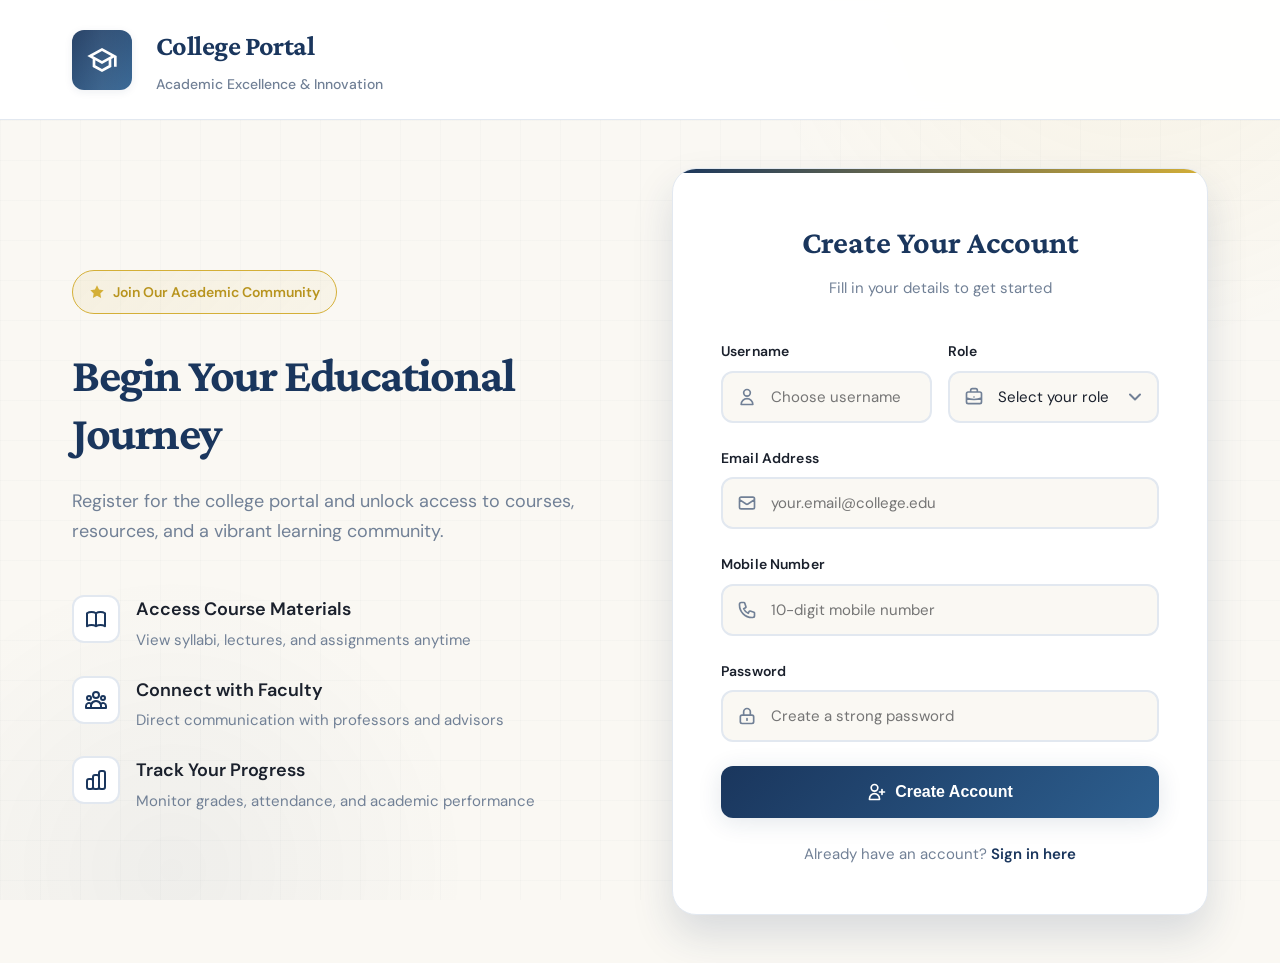
==== frontend/index.html @ 81c9d3a5 "intial commirt" ====
<!DOCTYPE html>
<html lang="en">
<head>
    <meta charset="UTF-8">
    <meta name="viewport" content="width=device-width, initial-scale=1.0">
    <title>College Portal - Student Registration</title>
    <link rel="preconnect" href="https://fonts.googleapis.com">
    <link rel="preconnect" href="https://fonts.gstatic.com" crossorigin>
    <link href="https://fonts.googleapis.com/css2?family=Crimson+Pro:wght@400;600;700&family=DM+Sans:wght@400;500;600;700&display=swap" rel="stylesheet">
    <style>
        :root {
            --primary: #1a365d;
            --primary-light: #2d5f8f;
            --accent: #d4af37;
            --accent-dark: #b8941f;
            --bg-cream: #faf8f3;
            --bg-white: #ffffff;
            --text-dark: #1a202c;
            --text-muted: #718096;
            --border: #e2e8f0;
            --success: #047857;
            --error: #dc2626;
            --shadow-sm: 0 2px 8px rgba(26, 54, 93, 0.08);
            --shadow-md: 0 4px 24px rgba(26, 54, 93, 0.12);
            --shadow-lg: 0 20px 40px rgba(26, 54, 93, 0.15);
        }

        * {
            margin: 0;
            padding: 0;
            box-sizing: border-box;
        }

        body {
            font-family: 'DM Sans', -apple-system, sans-serif;
            background: var(--bg-cream);
            color: var(--text-dark);
            min-height: 100vh;
            line-height: 1.6;
            overflow-x: hidden;
        }

        /* Decorative Background */
        .bg-decoration {
            position: fixed;
            top: 0;
            left: 0;
            width: 100%;
            height: 100%;
            z-index: 0;
            overflow: hidden;
            pointer-events: none;
        }

        .bg-decoration::before {
            content: '';
            position: absolute;
            top: -50%;
            right: -20%;
            width: 800px;
            height: 800px;
            background: radial-gradient(circle, rgba(212, 175, 55, 0.08) 0%, transparent 70%);
            border-radius: 50%;
            animation: float 20s ease-in-out infinite;
        }

        .bg-decoration::after {
            content: '';
            position: absolute;
            bottom: -30%;
            left: -10%;
            width: 600px;
            height: 600px;
            background: radial-gradient(circle, rgba(26, 54, 93, 0.05) 0%, transparent 70%);
            border-radius: 50%;
            animation: float 25s ease-in-out infinite reverse;
        }

        @keyframes float {
            0%, 100% { transform: translate(0, 0) rotate(0deg); }
            50% { transform: translate(50px, 50px) rotate(5deg); }
        }

        /* Grid Pattern Overlay */
        .grid-overlay {
            position: fixed;
            top: 0;
            left: 0;
            width: 100%;
            height: 100%;
            background-image: 
                linear-gradient(rgba(26, 54, 93, 0.02) 1px, transparent 1px),
                linear-gradient(90deg, rgba(26, 54, 93, 0.02) 1px, transparent 1px);
            background-size: 40px 40px;
            z-index: 1;
            pointer-events: none;
        }

        /* Header */
        .header {
            position: relative;
            z-index: 10;
            background: rgba(255, 255, 255, 0.95);
            backdrop-filter: blur(10px);
            border-bottom: 1px solid var(--border);
            padding: 1.5rem 0;
            animation: slideDown 0.6s ease-out;
        }

        @keyframes slideDown {
            from {
                opacity: 0;
                transform: translateY(-20px);
            }
            to {
                opacity: 1;
                transform: translateY(0);
            }
        }

        .header-content {
            max-width: 1200px;
            margin: 0 auto;
            padding: 0 2rem;
            display: flex;
            align-items: center;
            gap: 1.5rem;
        }

        .college-logo {
            width: 60px;
            height: 60px;
            background: linear-gradient(135deg, var(--primary) 0%, var(--primary-light) 100%);
            border-radius: 12px;
            display: flex;
            align-items: center;
            justify-content: center;
            box-shadow: var(--shadow-sm);
            position: relative;
            overflow: hidden;
        }

        .college-logo::before {
            content: '';
            position: absolute;
            top: -50%;
            left: -50%;
            width: 200%;
            height: 200%;
            background: linear-gradient(45deg, transparent, rgba(255, 255, 255, 0.1), transparent);
            transform: rotate(45deg);
            animation: shine 3s ease-in-out infinite;
        }

        @keyframes shine {
            0%, 100% { transform: translateX(-100%) translateY(-100%) rotate(45deg); }
            50% { transform: translateX(100%) translateY(100%) rotate(45deg); }
        }

        .college-logo svg {
            width: 32px;
            height: 32px;
            fill: white;
            position: relative;
            z-index: 2;
        }

        .college-info h1 {
            font-family: 'Crimson Pro', serif;
            font-size: 1.75rem;
            font-weight: 700;
            color: var(--primary);
            margin-bottom: 0.25rem;
            letter-spacing: -0.02em;
        }

        .college-info p {
            font-size: 0.875rem;
            color: var(--text-muted);
            font-weight: 500;
        }

        /* Main Container */
        .main-container {
            position: relative;
            z-index: 10;
            max-width: 1200px;
            margin: 0 auto;
            padding: 3rem 2rem;
            display: grid;
            grid-template-columns: 1fr 1fr;
            gap: 4rem;
            align-items: center;
            min-height: calc(100vh - 120px);
        }

        /* Left Section */
        .left-section {
            animation: fadeInLeft 0.8s ease-out 0.2s backwards;
        }

        @keyframes fadeInLeft {
            from {
                opacity: 0;
                transform: translateX(-30px);
            }
            to {
                opacity: 1;
                transform: translateX(0);
            }
        }

        .welcome-badge {
            display: inline-flex;
            align-items: center;
            gap: 0.5rem;
            padding: 0.625rem 1rem;
            background: linear-gradient(135deg, rgba(212, 175, 55, 0.1), rgba(212, 175, 55, 0.05));
            border: 1px solid var(--accent);
            border-radius: 100px;
            font-size: 0.875rem;
            font-weight: 600;
            color: var(--accent-dark);
            margin-bottom: 2rem;
        }

        .welcome-badge svg {
            width: 16px;
            height: 16px;
            fill: var(--accent);
        }

        .left-section h2 {
            font-family: 'Crimson Pro', serif;
            font-size: 3rem;
            font-weight: 700;
            color: var(--primary);
            line-height: 1.2;
            margin-bottom: 1.5rem;
            letter-spacing: -0.03em;
        }

        .left-section .subtitle {
            font-size: 1.125rem;
            color: var(--text-muted);
            line-height: 1.7;
            margin-bottom: 3rem;
        }

        .benefits-list {
            display: flex;
            flex-direction: column;
            gap: 1.5rem;
        }

        .benefit-item {
            display: flex;
            gap: 1rem;
            animation: fadeInLeft 0.8s ease-out backwards;
        }

        .benefit-item:nth-child(1) { animation-delay: 0.3s; }
        .benefit-item:nth-child(2) { animation-delay: 0.4s; }
        .benefit-item:nth-child(3) { animation-delay: 0.5s; }

        .benefit-icon {
            width: 48px;
            height: 48px;
            background: var(--bg-white);
            border: 2px solid var(--border);
            border-radius: 12px;
            display: flex;
            align-items: center;
            justify-content: center;
            flex-shrink: 0;
            transition: all 0.3s ease;
        }

        .benefit-item:hover .benefit-icon {
            background: var(--primary);
            border-color: var(--primary);
            transform: translateY(-4px);
            box-shadow: var(--shadow-md);
        }

        .benefit-icon svg {
            width: 24px;
            height: 24px;
            stroke: var(--primary);
            transition: stroke 0.3s ease;
        }

        .benefit-item:hover .benefit-icon svg {
            stroke: white;
        }

        .benefit-text h3 {
            font-size: 1.125rem;
            font-weight: 600;
            color: var(--text-dark);
            margin-bottom: 0.25rem;
        }

        .benefit-text p {
            font-size: 0.9375rem;
            color: var(--text-muted);
        }

        /* Registration Form */
        .register-card {
            background: var(--bg-white);
            border-radius: 24px;
            padding: 3rem;
            box-shadow: var(--shadow-lg);
            border: 1px solid var(--border);
            animation: fadeInRight 0.8s ease-out 0.2s backwards;
            position: relative;
            overflow: hidden;
        }

        @keyframes fadeInRight {
            from {
                opacity: 0;
                transform: translateX(30px);
            }
            to {
                opacity: 1;
                transform: translateX(0);
            }
        }

        .register-card::before {
            content: '';
            position: absolute;
            top: 0;
            left: 0;
            right: 0;
            height: 4px;
            background: linear-gradient(90deg, var(--primary) 0%, var(--accent) 100%);
        }

        .form-header {
            text-align: center;
            margin-bottom: 2.5rem;
        }

        .form-header h3 {
            font-family: 'Crimson Pro', serif;
            font-size: 2rem;
            font-weight: 700;
            color: var(--primary);
            margin-bottom: 0.5rem;
        }

        .form-header p {
            color: var(--text-muted);
            font-size: 0.9375rem;
        }

        .form-group {
            margin-bottom: 1.5rem;
            animation: fadeInUp 0.6s ease-out backwards;
        }

        .form-group:nth-child(1) { animation-delay: 0.3s; }
        .form-group:nth-child(2) { animation-delay: 0.35s; }
        .form-group:nth-child(3) { animation-delay: 0.4s; }
        .form-group:nth-child(4) { animation-delay: 0.45s; }
        .form-group:nth-child(5) { animation-delay: 0.5s; }
        .form-group:nth-child(6) { animation-delay: 0.55s; }

        @keyframes fadeInUp {
            from {
                opacity: 0;
                transform: translateY(20px);
            }
            to {
                opacity: 1;
                transform: translateY(0);
            }
        }

        .form-row {
            display: grid;
            grid-template-columns: 1fr 1fr;
            gap: 1rem;
        }

        .form-group label {
            display: block;
            margin-bottom: 0.5rem;
            font-weight: 600;
            font-size: 0.875rem;
            color: var(--text-dark);
            letter-spacing: 0.01em;
        }

        .input-wrapper {
            position: relative;
        }

        .input-icon {
            position: absolute;
            left: 1rem;
            top: 50%;
            transform: translateY(-50%);
            width: 20px;
            height: 20px;
            stroke: var(--text-muted);
            pointer-events: none;
            transition: stroke 0.3s ease;
        }

        input, select {
            width: 100%;
            padding: 0.875rem 1rem 0.875rem 3rem;
            border: 2px solid var(--border);
            border-radius: 12px;
            font-size: 0.9375rem;
            font-family: inherit;
            transition: all 0.3s ease;
            background: var(--bg-cream);
            color: var(--text-dark);
        }

        select {
            cursor: pointer;
            appearance: none;
            background-image: url("data:image/svg+xml,%3Csvg width='12' height='8' viewBox='0 0 12 8' fill='none' xmlns='http://www.w3.org/2000/svg'%3E%3Cpath d='M1 1.5L6 6.5L11 1.5' stroke='%23718096' stroke-width='2' stroke-linecap='round' stroke-linejoin='round'/%3E%3C/svg%3E");
            background-repeat: no-repeat;
            background-position: right 1rem center;
            padding-right: 3rem;
        }

        input:focus, select:focus {
            outline: none;
            border-color: var(--primary);
            background: white;
            box-shadow: 0 0 0 4px rgba(26, 54, 93, 0.08);
        }

        input:focus + .input-icon,
        select:focus + .input-icon {
            stroke: var(--primary);
        }

        /* Alerts */
        .alert {
            padding: 1rem 1.25rem;
            border-radius: 12px;
            margin-bottom: 1.5rem;
            font-size: 0.9375rem;
            display: none;
            animation: slideInDown 0.4s ease;
            font-weight: 500;
            border-left: 4px solid;
        }

        .alert.show {
            display: block;
        }

        .alert-error {
            background: #fef2f2;
            border-left-color: var(--error);
            color: #991b1b;
        }

        .alert-success {
            background: #f0fdf4;
            border-left-color: var(--success);
            color: #065f46;
        }

        /* Submit Button */
        .submit-btn {
            width: 100%;
            padding: 1rem;
            background: linear-gradient(135deg, var(--primary) 0%, var(--primary-light) 100%);
            color: white;
            border: none;
            border-radius: 12px;
            font-size: 1rem;
            font-weight: 600;
            cursor: pointer;
            transition: all 0.3s ease;
            margin-top: 1rem;
            display: flex;
            align-items: center;
            justify-content: center;
            gap: 0.5rem;
            box-shadow: var(--shadow-md);
            position: relative;
            overflow: hidden;
        }

        .submit-btn::before {
            content: '';
            position: absolute;
            top: 0;
            left: -100%;
            width: 100%;
            height: 100%;
            background: linear-gradient(90deg, transparent, rgba(255, 255, 255, 0.2), transparent);
            transition: left 0.5s ease;
        }

        .submit-btn:hover::before {
            left: 100%;
        }

        .submit-btn:hover {
            transform: translateY(-2px);
            box-shadow: 0 8px 30px rgba(26, 54, 93, 0.25);
        }

        .submit-btn:active {
            transform: translateY(0);
        }

        .submit-btn:disabled {
            opacity: 0.7;
            cursor: not-allowed;
            transform: none;
        }

        .spinner {
            width: 18px;
            height: 18px;
            border: 2px solid rgba(255, 255, 255, 0.3);
            border-top-color: white;
            border-radius: 50%;
            animation: spin 0.8s linear infinite;
        }

        @keyframes spin {
            to { transform: rotate(360deg); }
        }

        /* Login Link */
        .login-link {
            text-align: center;
            margin-top: 1.5rem;
            font-size: 0.9375rem;
            color: var(--text-muted);
        }

        .login-link a {
            color: var(--primary);
            text-decoration: none;
            font-weight: 600;
            transition: color 0.2s ease;
        }

        .login-link a:hover {
            color: var(--accent-dark);
            text-decoration: underline;
        }

        /* Responsive Design */
        @media (max-width: 968px) {
            .main-container {
                grid-template-columns: 1fr;
                gap: 3rem;
                padding: 2rem 1.5rem;
            }

            .left-section {
                text-align: center;
            }

            .left-section h2 {
                font-size: 2.5rem;
            }

            .benefits-list {
                align-items: center;
            }

            .benefit-item {
                max-width: 400px;
            }
        }

        @media (max-width: 640px) {
            .header-content {
                padding: 0 1.5rem;
            }

            .college-info h1 {
                font-size: 1.5rem;
            }

            .left-section {
                display: none;
            }

            .register-card {
                padding: 2rem 1.5rem;
            }

            .form-row {
                grid-template-columns: 1fr;
            }

            .form-header h3 {
                font-size: 1.75rem;
            }
        }
    </style>
</head>
<body>
    <div class="bg-decoration"></div>
    <div class="grid-overlay"></div>

    <!-- Header -->
    <header class="header">
        <div class="header-content">
            <div class="college-logo">
                <svg viewBox="0 0 24 24" fill="currentColor">
                    <path d="M12 3L1 9L5 11.18V17.18L12 21L19 17.18V11.18L21 10.09V17H23V9L12 3ZM18.82 9L12 12.72L5.18 9L12 5.28L18.82 9ZM17 15.99L12 18.72L7 15.99V12.27L12 15L17 12.27V15.99Z"/>
                </svg>
            </div>
            <div class="college-info">
                <h1>College Portal</h1>
                <p>Academic Excellence & Innovation</p>
            </div>
        </div>
    </header>

    <!-- Main Content -->
    <div class="main-container">
        <!-- Left Section -->
        <div class="left-section">
            <div class="welcome-badge">
                <svg viewBox="0 0 24 24" fill="currentColor">
                    <path d="M12 2L15.09 8.26L22 9.27L17 14.14L18.18 21.02L12 17.77L5.82 21.02L7 14.14L2 9.27L8.91 8.26L12 2Z"/>
                </svg>
                <span>Join Our Academic Community</span>
            </div>
            <h2>Begin Your Educational Journey</h2>
            <p class="subtitle">Register for the college portal and unlock access to courses, resources, and a vibrant learning community.</p>
            
            <div class="benefits-list">
                <div class="benefit-item">
                    <div class="benefit-icon">
                        <svg fill="none" stroke="currentColor" viewBox="0 0 24 24">
                            <path stroke-linecap="round" stroke-linejoin="round" stroke-width="2" d="M12 6.253v13m0-13C10.832 5.477 9.246 5 7.5 5S4.168 5.477 3 6.253v13C4.168 18.477 5.754 18 7.5 18s3.332.477 4.5 1.253m0-13C13.168 5.477 14.754 5 16.5 5c1.747 0 3.332.477 4.5 1.253v13C19.832 18.477 18.247 18 16.5 18c-1.746 0-3.332.477-4.5 1.253"/>
                        </svg>
                    </div>
                    <div class="benefit-text">
                        <h3>Access Course Materials</h3>
                        <p>View syllabi, lectures, and assignments anytime</p>
                    </div>
                </div>
                <div class="benefit-item">
                    <div class="benefit-icon">
                        <svg fill="none" stroke="currentColor" viewBox="0 0 24 24">
                            <path stroke-linecap="round" stroke-linejoin="round" stroke-width="2" d="M17 20h5v-2a3 3 0 00-5.356-1.857M17 20H7m10 0v-2c0-.656-.126-1.283-.356-1.857M7 20H2v-2a3 3 0 015.356-1.857M7 20v-2c0-.656.126-1.283.356-1.857m0 0a5.002 5.002 0 019.288 0M15 7a3 3 0 11-6 0 3 3 0 016 0zm6 3a2 2 0 11-4 0 2 2 0 014 0zM7 10a2 2 0 11-4 0 2 2 0 014 0z"/>
                        </svg>
                    </div>
                    <div class="benefit-text">
                        <h3>Connect with Faculty</h3>
                        <p>Direct communication with professors and advisors</p>
                    </div>
                </div>
                <div class="benefit-item">
                    <div class="benefit-icon">
                        <svg fill="none" stroke="currentColor" viewBox="0 0 24 24">
                            <path stroke-linecap="round" stroke-linejoin="round" stroke-width="2" d="M9 19v-6a2 2 0 00-2-2H5a2 2 0 00-2 2v6a2 2 0 002 2h2a2 2 0 002-2zm0 0V9a2 2 0 012-2h2a2 2 0 012 2v10m-6 0a2 2 0 002 2h2a2 2 0 002-2m0 0V5a2 2 0 012-2h2a2 2 0 012 2v14a2 2 0 01-2 2h-2a2 2 0 01-2-2z"/>
                        </svg>
                    </div>
                    <div class="benefit-text">
                        <h3>Track Your Progress</h3>
                        <p>Monitor grades, attendance, and academic performance</p>
                    </div>
                </div>
            </div>
        </div>

        <!-- Registration Form -->
        <div class="register-card">
            <div class="form-header">
                <h3>Create Your Account</h3>
                <p>Fill in your details to get started</p>
            </div>

            <div id="errorAlert" class="alert alert-error"></div>
            <div id="successAlert" class="alert alert-success"></div>

            <form id="registerForm">
                <div class="form-row">
                    <div class="form-group">
                        <label for="username">Username</label>
                        <div class="input-wrapper">
                            <input type="text" id="username" name="username" placeholder="Choose username" required>
                            <svg class="input-icon" fill="none" stroke="currentColor" viewBox="0 0 24 24">
                                <path stroke-linecap="round" stroke-linejoin="round" stroke-width="2" d="M16 7a4 4 0 11-8 0 4 4 0 018 0zM12 14a7 7 0 00-7 7h14a7 7 0 00-7-7z"/>
                            </svg>
                        </div>
                    </div>

                    <div class="form-group">
                        <label for="role">Role</label>
                        <div class="input-wrapper">
                            <select id="role" name="role" required>
                                <option value="">Select your role</option>
                                <option value="student">Student</option>
                                <option value="faculty">Faculty</option>
                            </select>
                            <svg class="input-icon" fill="none" stroke="currentColor" viewBox="0 0 24 24">
                                <path stroke-linecap="round" stroke-linejoin="round" stroke-width="2" d="M21 13.255A23.931 23.931 0 0112 15c-3.183 0-6.22-.62-9-1.745M16 6V4a2 2 0 00-2-2h-4a2 2 0 00-2 2v2m4 6h.01M5 20h14a2 2 0 002-2V8a2 2 0 00-2-2H5a2 2 0 00-2 2v10a2 2 0 002 2z"/>
                            </svg>
                        </div>
                    </div>
                </div>

                <div class="form-group">
                    <label for="email">Email Address</label>
                    <div class="input-wrapper">
                        <input type="email" id="email" name="email" placeholder="your.email@college.edu" required>
                        <svg class="input-icon" fill="none" stroke="currentColor" viewBox="0 0 24 24">
                            <path stroke-linecap="round" stroke-linejoin="round" stroke-width="2" d="M3 8l7.89 5.26a2 2 0 002.22 0L21 8M5 19h14a2 2 0 002-2V7a2 2 0 00-2-2H5a2 2 0 00-2 2v10a2 2 0 002 2z"/>
                        </svg>
                    </div>
                </div>

                <div class="form-group">
                    <label for="mobile_number">Mobile Number</label>
                    <div class="input-wrapper">
                        <input type="tel" id="mobile_number" name="mobile_number" placeholder="10-digit mobile number" maxlength="10" required>
                        <svg class="input-icon" fill="none" stroke="currentColor" viewBox="0 0 24 24">
                            <path stroke-linecap="round" stroke-linejoin="round" stroke-width="2" d="M3 5a2 2 0 012-2h3.28a1 1 0 01.948.684l1.498 4.493a1 1 0 01-.502 1.21l-2.257 1.13a11.042 11.042 0 005.516 5.516l1.13-2.257a1 1 0 011.21-.502l4.493 1.498a1 1 0 01.684.949V19a2 2 0 01-2 2h-1C9.716 21 3 14.284 3 6V5z"/>
                        </svg>
                    </div>
                </div>

                <div id="studentFields" style="display: none;">
                    <div class="form-row">
                        <div class="form-group">
                            <label for="usn">USN (University Serial Number)</label>
                            <div class="input-wrapper">
                                <input type="text" id="usn" name="usn" placeholder="e.g., 1RV21CS001">
                                <svg class="input-icon" fill="none" stroke="currentColor" viewBox="0 0 24 24">
                                    <path stroke-linecap="round" stroke-linejoin="round" stroke-width="2" d="M7 7h.01M7 3h5c.512 0 1.024.195 1.414.586l7 7a2 2 0 010 2.828l-7 7a2 2 0 01-2.828 0l-7-7A1.994 1.994 0 013 12V7a4 4 0 014-4z"/>
                                </svg>
                            </div>
                        </div>

                        <div class="form-group">
                            <label for="sem">Semester</label>
                            <div class="input-wrapper">
                                <select id="sem" name="sem">
                                    <option value="">Select semester</option>
                                    <option value="1">1st Semester</option>
                                    <option value="2">2nd Semester</option>
                                    <option value="3">3rd Semester</option>
                                    <option value="4">4th Semester</option>
                                    <option value="5">5th Semester</option>
                                    <option value="6">6th Semester</option>
                                    <option value="7">7th Semester</option>
                                    <option value="8">8th Semester</option>
                                </select>
                                <svg class="input-icon" fill="none" stroke="currentColor" viewBox="0 0 24 24">
                                    <path stroke-linecap="round" stroke-linejoin="round" stroke-width="2" d="M8 7V3m8 4V3m-9 8h10M5 21h14a2 2 0 002-2V7a2 2 0 00-2-2H5a2 2 0 00-2 2v12a2 2 0 002 2z"/>
                                </svg>
                            </div>
                        </div>
                    </div>
                </div>

                <div class="form-group">
                    <label for="password">Password</label>
                    <div class="input-wrapper">
                        <input type="password" id="password" name="password" placeholder="Create a strong password" required>
                        <svg class="input-icon" fill="none" stroke="currentColor" viewBox="0 0 24 24">
                            <path stroke-linecap="round" stroke-linejoin="round" stroke-width="2" d="M12 15v2m-6 4h12a2 2 0 002-2v-6a2 2 0 00-2-2H6a2 2 0 00-2 2v6a2 2 0 002 2zm10-10V7a4 4 0 00-8 0v4h8z"/>
                        </svg>
                    </div>
                </div>

                <button type="submit" class="submit-btn" id="submitBtn">
                    <svg id="submitIcon" width="20" height="20" fill="none" stroke="currentColor" viewBox="0 0 24 24">
                        <path stroke-linecap="round" stroke-linejoin="round" stroke-width="2" d="M18 9v3m0 0v3m0-3h3m-3 0h-3m-2-5a4 4 0 11-8 0 4 4 0 018 0zM3 20a6 6 0 0112 0v1H3v-1z"/>
                    </svg>
                    <span id="submitText">Create Account</span>
                </button>
            </form>

            <div class="login-link">
                Already have an account? <a href="login.html">Sign in here</a>
            </div>
        </div>
    </div>

    <script>
        // API Configuration - Update this to match your backend URL
        const API_BASE_URL = 'http://127.0.0.1:8000';

        // DOM Elements
        const form = document.getElementById('registerForm');
        const roleSelect = document.getElementById('role');
        const studentFields = document.getElementById('studentFields');
        const submitBtn = document.getElementById('submitBtn');
        const submitText = document.getElementById('submitText');
        const submitIcon = document.getElementById('submitIcon');
        const errorAlert = document.getElementById('errorAlert');
        const successAlert = document.getElementById('successAlert');
        const mobileInput = document.getElementById('mobile_number');

        // Show/hide student-specific fields based on role
        roleSelect.addEventListener('change', function() {
            if (this.value === 'student') {
                studentFields.style.display = 'block';
                document.getElementById('usn').required = true;
                document.getElementById('sem').required = true;
            } else {
                studentFields.style.display = 'none';
                document.getElementById('usn').required = false;
                document.getElementById('sem').required = false;
            }
        });

        // Mobile number validation - only allow digits
        mobileInput.addEventListener('input', function(e) {
            this.value = this.value.replace(/\D/g, '');
        });

        // Show alert message
        function showAlert(message, type) {
            errorAlert.classList.remove('show');
            successAlert.classList.remove('show');
            
            if (type === 'error') {
                errorAlert.textContent = message;
                errorAlert.classList.add('show');
            } else {
                successAlert.textContent = message;
                successAlert.classList.add('show');
            }

            // Auto-hide alert after 5 seconds
            setTimeout(() => {
                errorAlert.classList.remove('show');
                successAlert.classList.remove('show');
            }, 5000);
        }

        // Handle form submission
        form.addEventListener('submit', async function(e) {
            e.preventDefault();

            // Get form values
            const username = document.getElementById('username').value.trim();
            const email = document.getElementById('email').value.trim();
            const password = document.getElementById('password').value;
            const mobile_number = document.getElementById('mobile_number').value.trim();
            const role = document.getElementById('role').value;

            // Validation
            if (!username || !email || !password || !mobile_number || !role) {
                showAlert('Please fill in all required fields', 'error');
                return;
            }

            if (mobile_number.length !== 10) {
                showAlert('Mobile number must be exactly 10 digits', 'error');
                return;
            }

            if (password.length < 8) {
                showAlert('Password must be at least 8 characters long', 'error');
                return;
            }

            // Prepare request body
            const requestBody = {
                username: username,
                email: email,
                password: password,
                mobile_number: mobile_number,
                role: role
            };

            // Add student-specific fields if role is student
            if (role === 'student') {
                const usn = document.getElementById('usn').value.trim();
                const sem = document.getElementById('sem').value;

                if (!usn || !sem) {
                    showAlert('Please fill in USN and Semester for student registration', 'error');
                    return;
                }

                requestBody.usn = usn;
                requestBody.sem = parseInt(sem);
            }

            // Show loading state
            submitBtn.disabled = true;
            submitText.textContent = 'Creating Account...';
            submitIcon.innerHTML = '<div class="spinner"></div>';

            try {
                const response = await fetch(`${API_BASE_URL}/api/register/`, {
                    method: 'POST',
                    headers: {
                        'Content-Type': 'application/json',
                    },
                    body: JSON.stringify(requestBody)
                });

                const data = await response.json();

                if (response.ok) {
                    showAlert('Account created successfully! Redirecting to login...', 'success');
                    form.reset();
                    studentFields.style.display = 'none';
                    
                    // Redirect to login page after 2 seconds
                    setTimeout(() => {
                        window.location.href = 'login.html';
                    }, 2000);
                } else {
                    // Handle validation errors
                    let errorMessage = 'Registration failed. ';
                    
                    if (data.username) {
                        errorMessage = data.username[0];
                    } else if (data.email) {
                        errorMessage = data.email[0];
                    } else if (data.password) {
                        errorMessage = data.password[0];
                    } else if (data.mobile_number) {
                        errorMessage = data.mobile_number[0];
                    } else if (data.usn) {
                        errorMessage = data.usn[0];
                    } else if (data.role) {
                        errorMessage = data.role[0];
                    } else if (data.non_field_errors) {
                        errorMessage = data.non_field_errors[0];
                    } else if (data.detail) {
                        errorMessage = data.detail;
                    }
                    
                    showAlert(errorMessage, 'error');
                }
            } catch (error) {
                console.error('Registration error:', error);
                showAlert('Network error. Please ensure the backend server is running at ' + API_BASE_URL, 'error');
            } finally {
                // Reset button state
                submitBtn.disabled = false;
                submitText.textContent = 'Create Account';
                submitIcon.innerHTML = '<path stroke-linecap="round" stroke-linejoin="round" stroke-width="2" d="M18 9v3m0 0v3m0-3h3m-3 0h-3m-2-5a4 4 0 11-8 0 4 4 0 018 0zM3 20a6 6 0 0112 0v1H3v-1z"/>';
            }
        });

        // Clear alerts when user starts typing
        const inputs = form.querySelectorAll('input, select');
        inputs.forEach(input => {
            input.addEventListener('input', () => {
                errorAlert.classList.remove('show');
            });
        });
    </script>
</body>
</html>
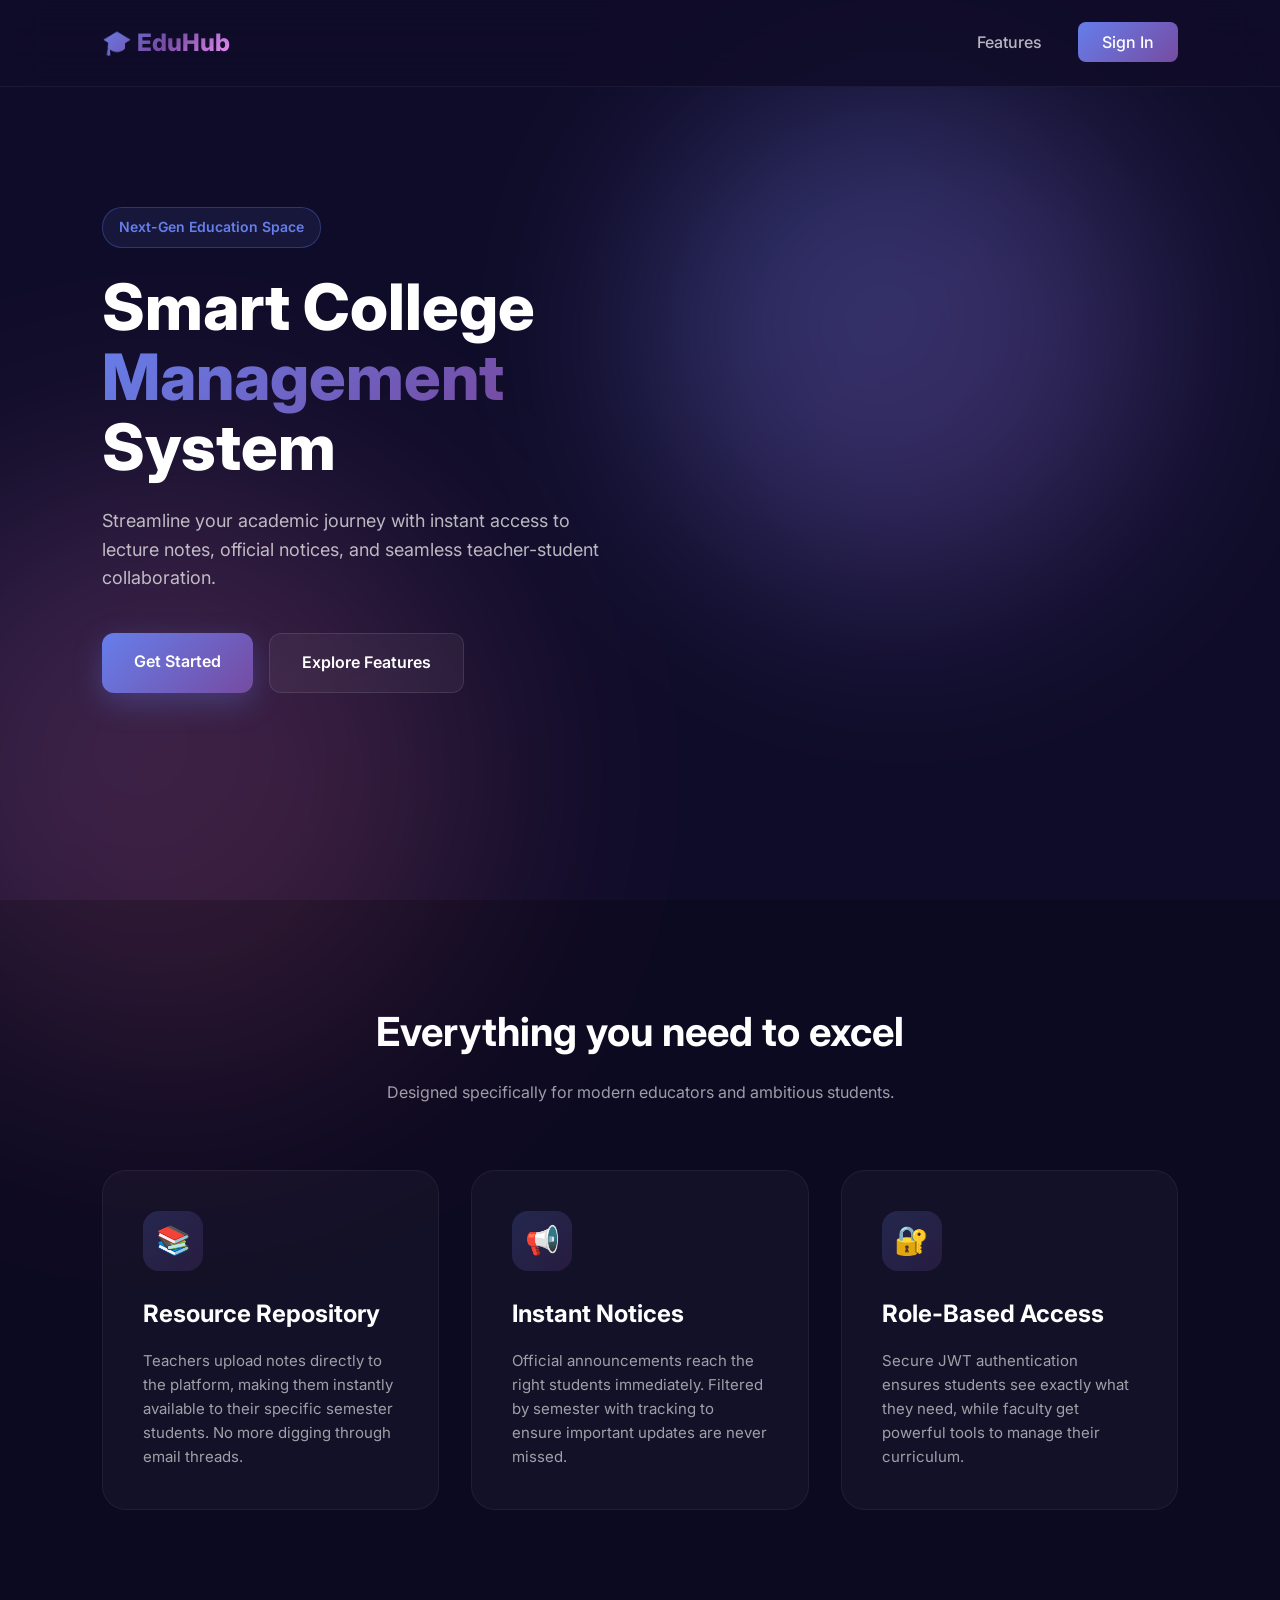
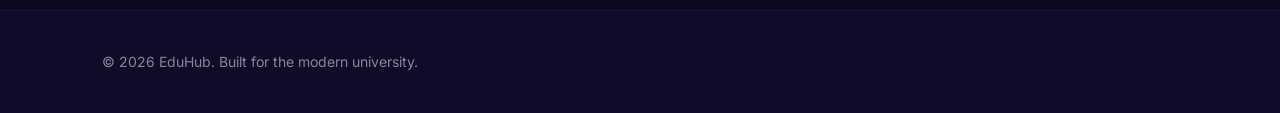
==== commit 6d4f4e5b: "inital commir" ====
--- a/frontend/index.html
+++ b/frontend/index.html
@@ -3,966 +3,193 @@
 <head>
     <meta charset="UTF-8">
     <meta name="viewport" content="width=device-width, initial-scale=1.0">
-    <title>College Portal - Student Registration</title>
-    <link rel="preconnect" href="https://fonts.googleapis.com">
-    <link rel="preconnect" href="https://fonts.gstatic.com" crossorigin>
-    <link href="https://fonts.googleapis.com/css2?family=Crimson+Pro:wght@400;600;700&family=DM+Sans:wght@400;500;600;700&display=swap" rel="stylesheet">
+    <title>EduHub - Smart College Management</title>
+    <link href="https://fonts.googleapis.com/css2?family=Inter:wght@300;400;500;600;700;800&display=swap" rel="stylesheet">
     <style>
-        :root {
-            --primary: #1a365d;
-            --primary-light: #2d5f8f;
-            --accent: #d4af37;
-            --accent-dark: #b8941f;
-            --bg-cream: #faf8f3;
-            --bg-white: #ffffff;
-            --text-dark: #1a202c;
-            --text-muted: #718096;
-            --border: #e2e8f0;
-            --success: #047857;
-            --error: #dc2626;
-            --shadow-sm: 0 2px 8px rgba(26, 54, 93, 0.08);
-            --shadow-md: 0 4px 24px rgba(26, 54, 93, 0.12);
-            --shadow-lg: 0 20px 40px rgba(26, 54, 93, 0.15);
-        }
-
-        * {
-            margin: 0;
-            padding: 0;
-            box-sizing: border-box;
-        }
-
+        * { margin: 0; padding: 0; box-sizing: border-box; }
         body {
-            font-family: 'DM Sans', -apple-system, sans-serif;
-            background: var(--bg-cream);
-            color: var(--text-dark);
-            min-height: 100vh;
+            font-family: 'Inter', sans-serif;
+            background: #0f0c29;
+            color: #fff;
             line-height: 1.6;
             overflow-x: hidden;
         }
+        
+        /* Navbar */
+        nav {
+            display: flex; justify-content: space-between; align-items: center;
+            padding: 24px 8%; position: fixed; width: 100%; top: 0; z-index: 100;
+            background: rgba(15, 12, 41, 0.8); backdrop-filter: blur(20px);
+            border-bottom: 1px solid rgba(255,255,255,0.05);
+        }
+        .logo {
+            font-size: 24px; font-weight: 800;
+            background: linear-gradient(135deg, #667eea, #764ba2, #f093fb);
+            -webkit-background-clip: text; -webkit-text-fill-color: transparent;
+        }
+        .nav-links a {
+            color: rgba(255,255,255,0.7); text-decoration: none;
+            margin-left: 32px; font-weight: 500; transition: color 0.3s;
+        }
+        .nav-links a:hover { color: #fff; }
+        .btn-nav {
+            padding: 10px 24px; border-radius: 8px;
+            background: linear-gradient(135deg, #667eea, #764ba2);
+            color: #fff !important; font-weight: 600;
+        }
+        
+        /* Hero Section */
+        .hero {
+            min-height: 100vh; display: flex; align-items: center;
+            padding: 0 8%; position: relative;
+        }
+        /* Background decorative elements */
+        .blob-1 {
+            position: absolute; top: 10%; right: 10%; width: 500px; height: 500px;
+            background: linear-gradient(135deg, #667eea, #764ba2);
+            border-radius: 50%; filter: blur(100px); opacity: 0.4; z-index: -1;
+        }
+        .blob-2 {
+            position: absolute; bottom: -20%; left: -10%; width: 600px; height: 600px;
+            background: linear-gradient(135deg, #f093fb, #f5576c);
+            border-radius: 50%; filter: blur(120px); opacity: 0.2; z-index: -1;
+        }
+        
+        .hero-content { max-width: 600px; }
+        .badge {
+            display: inline-block; padding: 8px 16px; border-radius: 20px;
+            background: rgba(102, 126, 234, 0.1); border: 1px solid rgba(102, 126, 234, 0.3);
+            color: #667eea; font-size: 14px; font-weight: 600; margin-bottom: 24px;
+        }
+        h1 {
+            font-size: 64px; font-weight: 800; line-height: 1.1; margin-bottom: 24px;
+        }
+        h1 span {
+            background: linear-gradient(135deg, #667eea, #764ba2);
+            -webkit-background-clip: text; -webkit-text-fill-color: transparent;
+        }
+        p.subtitle {
+            font-size: 18px; color: rgba(255,255,255,0.7); margin-bottom: 40px;
+            max-width: 500px;
+        }
+        
+        .cta-buttons { display: flex; gap: 16px; }
+        .btn-primary {
+            padding: 16px 32px; border-radius: 12px;
+            background: linear-gradient(135deg, #667eea, #764ba2);
+            color: #fff; text-decoration: none; font-weight: 600; font-size: 16px;
+            box-shadow: 0 10px 30px rgba(102,126,234,0.3); transition: all 0.3s;
+        }
+        .btn-primary:hover { transform: translateY(-3px); box-shadow: 0 15px 40px rgba(102,126,234,0.5); }
+        .btn-secondary {
+            padding: 16px 32px; border-radius: 12px;
+            background: rgba(255,255,255,0.05); border: 1px solid rgba(255,255,255,0.1);
+            color: #fff; text-decoration: none; font-weight: 600; font-size: 16px;
+            backdrop-filter: blur(10px); transition: all 0.3s;
+        }
+        .btn-secondary:hover { background: rgba(255,255,255,0.1); transform: translateY(-3px); }
+        
+        /* Features Section */
+        .features { padding: 100px 8%; background: rgba(0,0,0,0.2); }
+        .section-header { text-align: center; margin-bottom: 64px; }
+        .section-header h2 { font-size: 40px; font-weight: 700; margin-bottom: 16px; }
+        .section-header p { color: rgba(255,255,255,0.6); max-width: 600px; margin: 0 auto; }
+        
+        .grid {
+            display: grid; grid-template-columns: repeat(auto-fit, minmax(300px, 1fr));
+            gap: 32px;
+        }
+        .card {
+            background: rgba(255,255,255,0.03); border: 1px solid rgba(255,255,255,0.05);
+            padding: 40px; border-radius: 24px; transition: all 0.3s;
+        }
+        .card:hover {
+            transform: translateY(-10px); background: rgba(255,255,255,0.05);
+            border-color: rgba(255,255,255,0.1);
+        }
+        .card-icon {
+            width: 60px; height: 60px; border-radius: 16px;
+            background: linear-gradient(135deg, rgba(102,126,234,0.2), rgba(118,75,162,0.2));
+            display: flex; align-items: center; justify-content: center;
+            font-size: 28px; margin-bottom: 24px;
+        }
+        .card h3 { font-size: 24px; margin-bottom: 16px; }
+        .card p { color: rgba(255,255,255,0.6); font-size: 15px; }
 
-        /* Decorative Background */
-        .bg-decoration {
-            position: fixed;
-            top: 0;
-            left: 0;
-            width: 100%;
-            height: 100%;
-            z-index: 0;
-            overflow: hidden;
-            pointer-events: none;
-        }
-
-        .bg-decoration::before {
-            content: '';
-            position: absolute;
-            top: -50%;
-            right: -20%;
-            width: 800px;
-            height: 800px;
-            background: radial-gradient(circle, rgba(212, 175, 55, 0.08) 0%, transparent 70%);
-            border-radius: 50%;
-            animation: float 20s ease-in-out infinite;
-        }
-
-        .bg-decoration::after {
-            content: '';
-            position: absolute;
-            bottom: -30%;
-            left: -10%;
-            width: 600px;
-            height: 600px;
-            background: radial-gradient(circle, rgba(26, 54, 93, 0.05) 0%, transparent 70%);
-            border-radius: 50%;
-            animation: float 25s ease-in-out infinite reverse;
-        }
-
-        @keyframes float {
-            0%, 100% { transform: translate(0, 0) rotate(0deg); }
-            50% { transform: translate(50px, 50px) rotate(5deg); }
-        }
-
-        /* Grid Pattern Overlay */
-        .grid-overlay {
-            position: fixed;
-            top: 0;
-            left: 0;
-            width: 100%;
-            height: 100%;
-            background-image: 
-                linear-gradient(rgba(26, 54, 93, 0.02) 1px, transparent 1px),
-                linear-gradient(90deg, rgba(26, 54, 93, 0.02) 1px, transparent 1px);
-            background-size: 40px 40px;
-            z-index: 1;
-            pointer-events: none;
-        }
-
-        /* Header */
-        .header {
-            position: relative;
-            z-index: 10;
-            background: rgba(255, 255, 255, 0.95);
-            backdrop-filter: blur(10px);
-            border-bottom: 1px solid var(--border);
-            padding: 1.5rem 0;
-            animation: slideDown 0.6s ease-out;
-        }
-
-        @keyframes slideDown {
-            from {
-                opacity: 0;
-                transform: translateY(-20px);
-            }
-            to {
-                opacity: 1;
-                transform: translateY(0);
-            }
-        }
-
-        .header-content {
-            max-width: 1200px;
-            margin: 0 auto;
-            padding: 0 2rem;
-            display: flex;
-            align-items: center;
-            gap: 1.5rem;
-        }
-
-        .college-logo {
-            width: 60px;
-            height: 60px;
-            background: linear-gradient(135deg, var(--primary) 0%, var(--primary-light) 100%);
-            border-radius: 12px;
-            display: flex;
-            align-items: center;
-            justify-content: center;
-            box-shadow: var(--shadow-sm);
-            position: relative;
-            overflow: hidden;
-        }
-
-        .college-logo::before {
-            content: '';
-            position: absolute;
-            top: -50%;
-            left: -50%;
-            width: 200%;
-            height: 200%;
-            background: linear-gradient(45deg, transparent, rgba(255, 255, 255, 0.1), transparent);
-            transform: rotate(45deg);
-            animation: shine 3s ease-in-out infinite;
-        }
-
-        @keyframes shine {
-            0%, 100% { transform: translateX(-100%) translateY(-100%) rotate(45deg); }
-            50% { transform: translateX(100%) translateY(100%) rotate(45deg); }
-        }
-
-        .college-logo svg {
-            width: 32px;
-            height: 32px;
-            fill: white;
-            position: relative;
-            z-index: 2;
-        }
-
-        .college-info h1 {
-            font-family: 'Crimson Pro', serif;
-            font-size: 1.75rem;
-            font-weight: 700;
-            color: var(--primary);
-            margin-bottom: 0.25rem;
-            letter-spacing: -0.02em;
-        }
-
-        .college-info p {
-            font-size: 0.875rem;
-            color: var(--text-muted);
-            font-weight: 500;
-        }
-
-        /* Main Container */
-        .main-container {
-            position: relative;
-            z-index: 10;
-            max-width: 1200px;
-            margin: 0 auto;
-            padding: 3rem 2rem;
-            display: grid;
-            grid-template-columns: 1fr 1fr;
-            gap: 4rem;
-            align-items: center;
-            min-height: calc(100vh - 120px);
-        }
-
-        /* Left Section */
-        .left-section {
-            animation: fadeInLeft 0.8s ease-out 0.2s backwards;
-        }
-
-        @keyframes fadeInLeft {
-            from {
-                opacity: 0;
-                transform: translateX(-30px);
-            }
-            to {
-                opacity: 1;
-                transform: translateX(0);
-            }
-        }
-
-        .welcome-badge {
-            display: inline-flex;
-            align-items: center;
-            gap: 0.5rem;
-            padding: 0.625rem 1rem;
-            background: linear-gradient(135deg, rgba(212, 175, 55, 0.1), rgba(212, 175, 55, 0.05));
-            border: 1px solid var(--accent);
-            border-radius: 100px;
-            font-size: 0.875rem;
-            font-weight: 600;
-            color: var(--accent-dark);
-            margin-bottom: 2rem;
-        }
-
-        .welcome-badge svg {
-            width: 16px;
-            height: 16px;
-            fill: var(--accent);
-        }
-
-        .left-section h2 {
-            font-family: 'Crimson Pro', serif;
-            font-size: 3rem;
-            font-weight: 700;
-            color: var(--primary);
-            line-height: 1.2;
-            margin-bottom: 1.5rem;
-            letter-spacing: -0.03em;
-        }
-
-        .left-section .subtitle {
-            font-size: 1.125rem;
-            color: var(--text-muted);
-            line-height: 1.7;
-            margin-bottom: 3rem;
-        }
-
-        .benefits-list {
-            display: flex;
-            flex-direction: column;
-            gap: 1.5rem;
-        }
-
-        .benefit-item {
-            display: flex;
-            gap: 1rem;
-            animation: fadeInLeft 0.8s ease-out backwards;
-        }
-
-        .benefit-item:nth-child(1) { animation-delay: 0.3s; }
-        .benefit-item:nth-child(2) { animation-delay: 0.4s; }
-        .benefit-item:nth-child(3) { animation-delay: 0.5s; }
-
-        .benefit-icon {
-            width: 48px;
-            height: 48px;
-            background: var(--bg-white);
-            border: 2px solid var(--border);
-            border-radius: 12px;
-            display: flex;
-            align-items: center;
-            justify-content: center;
-            flex-shrink: 0;
-            transition: all 0.3s ease;
-        }
-
-        .benefit-item:hover .benefit-icon {
-            background: var(--primary);
-            border-color: var(--primary);
-            transform: translateY(-4px);
-            box-shadow: var(--shadow-md);
-        }
-
-        .benefit-icon svg {
-            width: 24px;
-            height: 24px;
-            stroke: var(--primary);
-            transition: stroke 0.3s ease;
-        }
-
-        .benefit-item:hover .benefit-icon svg {
-            stroke: white;
-        }
-
-        .benefit-text h3 {
-            font-size: 1.125rem;
-            font-weight: 600;
-            color: var(--text-dark);
-            margin-bottom: 0.25rem;
-        }
-
-        .benefit-text p {
-            font-size: 0.9375rem;
-            color: var(--text-muted);
-        }
-
-        /* Registration Form */
-        .register-card {
-            background: var(--bg-white);
-            border-radius: 24px;
-            padding: 3rem;
-            box-shadow: var(--shadow-lg);
-            border: 1px solid var(--border);
-            animation: fadeInRight 0.8s ease-out 0.2s backwards;
-            position: relative;
-            overflow: hidden;
-        }
-
-        @keyframes fadeInRight {
-            from {
-                opacity: 0;
-                transform: translateX(30px);
-            }
-            to {
-                opacity: 1;
-                transform: translateX(0);
-            }
-        }
-
-        .register-card::before {
-            content: '';
-            position: absolute;
-            top: 0;
-            left: 0;
-            right: 0;
-            height: 4px;
-            background: linear-gradient(90deg, var(--primary) 0%, var(--accent) 100%);
-        }
-
-        .form-header {
-            text-align: center;
-            margin-bottom: 2.5rem;
-        }
-
-        .form-header h3 {
-            font-family: 'Crimson Pro', serif;
-            font-size: 2rem;
-            font-weight: 700;
-            color: var(--primary);
-            margin-bottom: 0.5rem;
-        }
-
-        .form-header p {
-            color: var(--text-muted);
-            font-size: 0.9375rem;
-        }
-
-        .form-group {
-            margin-bottom: 1.5rem;
-            animation: fadeInUp 0.6s ease-out backwards;
-        }
-
-        .form-group:nth-child(1) { animation-delay: 0.3s; }
-        .form-group:nth-child(2) { animation-delay: 0.35s; }
-        .form-group:nth-child(3) { animation-delay: 0.4s; }
-        .form-group:nth-child(4) { animation-delay: 0.45s; }
-        .form-group:nth-child(5) { animation-delay: 0.5s; }
-        .form-group:nth-child(6) { animation-delay: 0.55s; }
-
-        @keyframes fadeInUp {
-            from {
-                opacity: 0;
-                transform: translateY(20px);
-            }
-            to {
-                opacity: 1;
-                transform: translateY(0);
-            }
-        }
-
-        .form-row {
-            display: grid;
-            grid-template-columns: 1fr 1fr;
-            gap: 1rem;
-        }
-
-        .form-group label {
-            display: block;
-            margin-bottom: 0.5rem;
-            font-weight: 600;
-            font-size: 0.875rem;
-            color: var(--text-dark);
-            letter-spacing: 0.01em;
-        }
-
-        .input-wrapper {
-            position: relative;
-        }
-
-        .input-icon {
-            position: absolute;
-            left: 1rem;
-            top: 50%;
-            transform: translateY(-50%);
-            width: 20px;
-            height: 20px;
-            stroke: var(--text-muted);
-            pointer-events: none;
-            transition: stroke 0.3s ease;
-        }
-
-        input, select {
-            width: 100%;
-            padding: 0.875rem 1rem 0.875rem 3rem;
-            border: 2px solid var(--border);
-            border-radius: 12px;
-            font-size: 0.9375rem;
-            font-family: inherit;
-            transition: all 0.3s ease;
-            background: var(--bg-cream);
-            color: var(--text-dark);
-        }
-
-        select {
-            cursor: pointer;
-            appearance: none;
-            background-image: url("data:image/svg+xml,%3Csvg width='12' height='8' viewBox='0 0 12 8' fill='none' xmlns='http://www.w3.org/2000/svg'%3E%3Cpath d='M1 1.5L6 6.5L11 1.5' stroke='%23718096' stroke-width='2' stroke-linecap='round' stroke-linejoin='round'/%3E%3C/svg%3E");
-            background-repeat: no-repeat;
-            background-position: right 1rem center;
-            padding-right: 3rem;
-        }
-
-        input:focus, select:focus {
-            outline: none;
-            border-color: var(--primary);
-            background: white;
-            box-shadow: 0 0 0 4px rgba(26, 54, 93, 0.08);
-        }
-
-        input:focus + .input-icon,
-        select:focus + .input-icon {
-            stroke: var(--primary);
-        }
-
-        /* Alerts */
-        .alert {
-            padding: 1rem 1.25rem;
-            border-radius: 12px;
-            margin-bottom: 1.5rem;
-            font-size: 0.9375rem;
-            display: none;
-            animation: slideInDown 0.4s ease;
-            font-weight: 500;
-            border-left: 4px solid;
-        }
-
-        .alert.show {
-            display: block;
-        }
-
-        .alert-error {
-            background: #fef2f2;
-            border-left-color: var(--error);
-            color: #991b1b;
-        }
-
-        .alert-success {
-            background: #f0fdf4;
-            border-left-color: var(--success);
-            color: #065f46;
-        }
-
-        /* Submit Button */
-        .submit-btn {
-            width: 100%;
-            padding: 1rem;
-            background: linear-gradient(135deg, var(--primary) 0%, var(--primary-light) 100%);
-            color: white;
-            border: none;
-            border-radius: 12px;
-            font-size: 1rem;
-            font-weight: 600;
-            cursor: pointer;
-            transition: all 0.3s ease;
-            margin-top: 1rem;
-            display: flex;
-            align-items: center;
-            justify-content: center;
-            gap: 0.5rem;
-            box-shadow: var(--shadow-md);
-            position: relative;
-            overflow: hidden;
-        }
-
-        .submit-btn::before {
-            content: '';
-            position: absolute;
-            top: 0;
-            left: -100%;
-            width: 100%;
-            height: 100%;
-            background: linear-gradient(90deg, transparent, rgba(255, 255, 255, 0.2), transparent);
-            transition: left 0.5s ease;
-        }
-
-        .submit-btn:hover::before {
-            left: 100%;
-        }
-
-        .submit-btn:hover {
-            transform: translateY(-2px);
-            box-shadow: 0 8px 30px rgba(26, 54, 93, 0.25);
-        }
-
-        .submit-btn:active {
-            transform: translateY(0);
-        }
-
-        .submit-btn:disabled {
-            opacity: 0.7;
-            cursor: not-allowed;
-            transform: none;
-        }
-
-        .spinner {
-            width: 18px;
-            height: 18px;
-            border: 2px solid rgba(255, 255, 255, 0.3);
-            border-top-color: white;
-            border-radius: 50%;
-            animation: spin 0.8s linear infinite;
-        }
-
-        @keyframes spin {
-            to { transform: rotate(360deg); }
-        }
-
-        /* Login Link */
-        .login-link {
-            text-align: center;
-            margin-top: 1.5rem;
-            font-size: 0.9375rem;
-            color: var(--text-muted);
-        }
-
-        .login-link a {
-            color: var(--primary);
-            text-decoration: none;
-            font-weight: 600;
-            transition: color 0.2s ease;
-        }
-
-        .login-link a:hover {
-            color: var(--accent-dark);
-            text-decoration: underline;
-        }
-
-        /* Responsive Design */
-        @media (max-width: 968px) {
-            .main-container {
-                grid-template-columns: 1fr;
-                gap: 3rem;
-                padding: 2rem 1.5rem;
-            }
-
-            .left-section {
-                text-align: center;
-            }
-
-            .left-section h2 {
-                font-size: 2.5rem;
-            }
-
-            .benefits-list {
-                align-items: center;
-            }
-
-            .benefit-item {
-                max-width: 400px;
-            }
-        }
-
-        @media (max-width: 640px) {
-            .header-content {
-                padding: 0 1.5rem;
-            }
-
-            .college-info h1 {
-                font-size: 1.5rem;
-            }
-
-            .left-section {
-                display: none;
-            }
-
-            .register-card {
-                padding: 2rem 1.5rem;
-            }
-
-            .form-row {
-                grid-template-columns: 1fr;
-            }
-
-            .form-header h3 {
-                font-size: 1.75rem;
-            }
+        /* Footer */
+        footer {
+            padding: 40px 8%; border-top: 1px solid rgba(255,255,255,0.05);
+            display: flex; justify-content: space-between; align-items: center;
+            color: rgba(255,255,255,0.5); font-size: 14px;
         }
     </style>
 </head>
 <body>
-    <div class="bg-decoration"></div>
-    <div class="grid-overlay"></div>
 
-    <!-- Header -->
-    <header class="header">
-        <div class="header-content">
-            <div class="college-logo">
-                <svg viewBox="0 0 24 24" fill="currentColor">
-                    <path d="M12 3L1 9L5 11.18V17.18L12 21L19 17.18V11.18L21 10.09V17H23V9L12 3ZM18.82 9L12 12.72L5.18 9L12 5.28L18.82 9ZM17 15.99L12 18.72L7 15.99V12.27L12 15L17 12.27V15.99Z"/>
-                </svg>
-            </div>
-            <div class="college-info">
-                <h1>College Portal</h1>
-                <p>Academic Excellence & Innovation</p>
+    <nav>
+        <div class="logo">🎓 EduHub</div>
+        <div class="nav-links">
+            <a href="#features">Features</a>
+            <a href="login.html" class="btn-nav">Sign In</a>
+        </div>
+    </nav>
+
+    <section class="hero">
+        <div class="blob-1"></div>
+        <div class="blob-2"></div>
+        <div class="hero-content">
+            <div class="badge">Next-Gen Education Space</div>
+            <h1>Smart College <span>Management</span> System</h1>
+            <p class="subtitle">Streamline your academic journey with instant access to lecture notes, official notices, and seamless teacher-student collaboration.</p>
+            
+            <div class="cta-buttons">
+                <a href="login.html" class="btn-primary">Get Started</a>
+                <a href="#features" class="btn-secondary">Explore Features</a>
             </div>
         </div>
-    </header>
+    </section>
 
-    <!-- Main Content -->
-    <div class="main-container">
-        <!-- Left Section -->
-        <div class="left-section">
-            <div class="welcome-badge">
-                <svg viewBox="0 0 24 24" fill="currentColor">
-                    <path d="M12 2L15.09 8.26L22 9.27L17 14.14L18.18 21.02L12 17.77L5.82 21.02L7 14.14L2 9.27L8.91 8.26L12 2Z"/>
-                </svg>
-                <span>Join Our Academic Community</span>
+    <section class="features" id="features">
+        <div class="section-header">
+            <h2>Everything you need to excel</h2>
+            <p>Designed specifically for modern educators and ambitious students.</p>
+        </div>
+        
+        <div class="grid">
+            <div class="card">
+                <div class="card-icon">📚</div>
+                <h3>Resource Repository</h3>
+                <p>Teachers upload notes directly to the platform, making them instantly available to their specific semester students. No more digging through email threads.</p>
             </div>
-            <h2>Begin Your Educational Journey</h2>
-            <p class="subtitle">Register for the college portal and unlock access to courses, resources, and a vibrant learning community.</p>
             
-            <div class="benefits-list">
-                <div class="benefit-item">
-                    <div class="benefit-icon">
-                        <svg fill="none" stroke="currentColor" viewBox="0 0 24 24">
-                            <path stroke-linecap="round" stroke-linejoin="round" stroke-width="2" d="M12 6.253v13m0-13C10.832 5.477 9.246 5 7.5 5S4.168 5.477 3 6.253v13C4.168 18.477 5.754 18 7.5 18s3.332.477 4.5 1.253m0-13C13.168 5.477 14.754 5 16.5 5c1.747 0 3.332.477 4.5 1.253v13C19.832 18.477 18.247 18 16.5 18c-1.746 0-3.332.477-4.5 1.253"/>
-                        </svg>
-                    </div>
-                    <div class="benefit-text">
-                        <h3>Access Course Materials</h3>
-                        <p>View syllabi, lectures, and assignments anytime</p>
-                    </div>
-                </div>
-                <div class="benefit-item">
-                    <div class="benefit-icon">
-                        <svg fill="none" stroke="currentColor" viewBox="0 0 24 24">
-                            <path stroke-linecap="round" stroke-linejoin="round" stroke-width="2" d="M17 20h5v-2a3 3 0 00-5.356-1.857M17 20H7m10 0v-2c0-.656-.126-1.283-.356-1.857M7 20H2v-2a3 3 0 015.356-1.857M7 20v-2c0-.656.126-1.283.356-1.857m0 0a5.002 5.002 0 019.288 0M15 7a3 3 0 11-6 0 3 3 0 016 0zm6 3a2 2 0 11-4 0 2 2 0 014 0zM7 10a2 2 0 11-4 0 2 2 0 014 0z"/>
-                        </svg>
-                    </div>
-                    <div class="benefit-text">
-                        <h3>Connect with Faculty</h3>
-                        <p>Direct communication with professors and advisors</p>
-                    </div>
-                </div>
-                <div class="benefit-item">
-                    <div class="benefit-icon">
-                        <svg fill="none" stroke="currentColor" viewBox="0 0 24 24">
-                            <path stroke-linecap="round" stroke-linejoin="round" stroke-width="2" d="M9 19v-6a2 2 0 00-2-2H5a2 2 0 00-2 2v6a2 2 0 002 2h2a2 2 0 002-2zm0 0V9a2 2 0 012-2h2a2 2 0 012 2v10m-6 0a2 2 0 002 2h2a2 2 0 002-2m0 0V5a2 2 0 012-2h2a2 2 0 012 2v14a2 2 0 01-2 2h-2a2 2 0 01-2-2z"/>
-                        </svg>
-                    </div>
-                    <div class="benefit-text">
-                        <h3>Track Your Progress</h3>
-                        <p>Monitor grades, attendance, and academic performance</p>
-                    </div>
-                </div>
+            <div class="card">
+                <div class="card-icon">📢</div>
+                <h3>Instant Notices</h3>
+                <p>Official announcements reach the right students immediately. Filtered by semester with tracking to ensure important updates are never missed.</p>
+            </div>
+            
+            <div class="card">
+                <div class="card-icon">🔐</div>
+                <h3>Role-Based Access</h3>
+                <p>Secure JWT authentication ensures students see exactly what they need, while faculty get powerful tools to manage their curriculum.</p>
             </div>
         </div>
+    </section>
 
-        <!-- Registration Form -->
-        <div class="register-card">
-            <div class="form-header">
-                <h3>Create Your Account</h3>
-                <p>Fill in your details to get started</p>
-            </div>
-
-            <div id="errorAlert" class="alert alert-error"></div>
-            <div id="successAlert" class="alert alert-success"></div>
-
-            <form id="registerForm">
-                <div class="form-row">
-                    <div class="form-group">
-                        <label for="username">Username</label>
-                        <div class="input-wrapper">
-                            <input type="text" id="username" name="username" placeholder="Choose username" required>
-                            <svg class="input-icon" fill="none" stroke="currentColor" viewBox="0 0 24 24">
-                                <path stroke-linecap="round" stroke-linejoin="round" stroke-width="2" d="M16 7a4 4 0 11-8 0 4 4 0 018 0zM12 14a7 7 0 00-7 7h14a7 7 0 00-7-7z"/>
-                            </svg>
-                        </div>
-                    </div>
-
-                    <div class="form-group">
-                        <label for="role">Role</label>
-                        <div class="input-wrapper">
-                            <select id="role" name="role" required>
-                                <option value="">Select your role</option>
-                                <option value="student">Student</option>
-                                <option value="faculty">Faculty</option>
-                            </select>
-                            <svg class="input-icon" fill="none" stroke="currentColor" viewBox="0 0 24 24">
-                                <path stroke-linecap="round" stroke-linejoin="round" stroke-width="2" d="M21 13.255A23.931 23.931 0 0112 15c-3.183 0-6.22-.62-9-1.745M16 6V4a2 2 0 00-2-2h-4a2 2 0 00-2 2v2m4 6h.01M5 20h14a2 2 0 002-2V8a2 2 0 00-2-2H5a2 2 0 00-2 2v10a2 2 0 002 2z"/>
-                            </svg>
-                        </div>
-                    </div>
-                </div>
-
-                <div class="form-group">
-                    <label for="email">Email Address</label>
-                    <div class="input-wrapper">
-                        <input type="email" id="email" name="email" placeholder="your.email@college.edu" required>
-                        <svg class="input-icon" fill="none" stroke="currentColor" viewBox="0 0 24 24">
-                            <path stroke-linecap="round" stroke-linejoin="round" stroke-width="2" d="M3 8l7.89 5.26a2 2 0 002.22 0L21 8M5 19h14a2 2 0 002-2V7a2 2 0 00-2-2H5a2 2 0 00-2 2v10a2 2 0 002 2z"/>
-                        </svg>
-                    </div>
-                </div>
-
-                <div class="form-group">
-                    <label for="mobile_number">Mobile Number</label>
-                    <div class="input-wrapper">
-                        <input type="tel" id="mobile_number" name="mobile_number" placeholder="10-digit mobile number" maxlength="10" required>
-                        <svg class="input-icon" fill="none" stroke="currentColor" viewBox="0 0 24 24">
-                            <path stroke-linecap="round" stroke-linejoin="round" stroke-width="2" d="M3 5a2 2 0 012-2h3.28a1 1 0 01.948.684l1.498 4.493a1 1 0 01-.502 1.21l-2.257 1.13a11.042 11.042 0 005.516 5.516l1.13-2.257a1 1 0 011.21-.502l4.493 1.498a1 1 0 01.684.949V19a2 2 0 01-2 2h-1C9.716 21 3 14.284 3 6V5z"/>
-                        </svg>
-                    </div>
-                </div>
-
-                <div id="studentFields" style="display: none;">
-                    <div class="form-row">
-                        <div class="form-group">
-                            <label for="usn">USN (University Serial Number)</label>
-                            <div class="input-wrapper">
-                                <input type="text" id="usn" name="usn" placeholder="e.g., 1RV21CS001">
-                                <svg class="input-icon" fill="none" stroke="currentColor" viewBox="0 0 24 24">
-                                    <path stroke-linecap="round" stroke-linejoin="round" stroke-width="2" d="M7 7h.01M7 3h5c.512 0 1.024.195 1.414.586l7 7a2 2 0 010 2.828l-7 7a2 2 0 01-2.828 0l-7-7A1.994 1.994 0 013 12V7a4 4 0 014-4z"/>
-                                </svg>
-                            </div>
-                        </div>
-
-                        <div class="form-group">
-                            <label for="sem">Semester</label>
-                            <div class="input-wrapper">
-                                <select id="sem" name="sem">
-                                    <option value="">Select semester</option>
-                                    <option value="1">1st Semester</option>
-                                    <option value="2">2nd Semester</option>
-                                    <option value="3">3rd Semester</option>
-                                    <option value="4">4th Semester</option>
-                                    <option value="5">5th Semester</option>
-                                    <option value="6">6th Semester</option>
-                                    <option value="7">7th Semester</option>
-                                    <option value="8">8th Semester</option>
-                                </select>
-                                <svg class="input-icon" fill="none" stroke="currentColor" viewBox="0 0 24 24">
-                                    <path stroke-linecap="round" stroke-linejoin="round" stroke-width="2" d="M8 7V3m8 4V3m-9 8h10M5 21h14a2 2 0 002-2V7a2 2 0 00-2-2H5a2 2 0 00-2 2v12a2 2 0 002 2z"/>
-                                </svg>
-                            </div>
-                        </div>
-                    </div>
-                </div>
-
-                <div class="form-group">
-                    <label for="password">Password</label>
-                    <div class="input-wrapper">
-                        <input type="password" id="password" name="password" placeholder="Create a strong password" required>
-                        <svg class="input-icon" fill="none" stroke="currentColor" viewBox="0 0 24 24">
-                            <path stroke-linecap="round" stroke-linejoin="round" stroke-width="2" d="M12 15v2m-6 4h12a2 2 0 002-2v-6a2 2 0 00-2-2H6a2 2 0 00-2 2v6a2 2 0 002 2zm10-10V7a4 4 0 00-8 0v4h8z"/>
-                        </svg>
-                    </div>
-                </div>
-
-                <button type="submit" class="submit-btn" id="submitBtn">
-                    <svg id="submitIcon" width="20" height="20" fill="none" stroke="currentColor" viewBox="0 0 24 24">
-                        <path stroke-linecap="round" stroke-linejoin="round" stroke-width="2" d="M18 9v3m0 0v3m0-3h3m-3 0h-3m-2-5a4 4 0 11-8 0 4 4 0 018 0zM3 20a6 6 0 0112 0v1H3v-1z"/>
-                    </svg>
-                    <span id="submitText">Create Account</span>
-                </button>
-            </form>
-
-            <div class="login-link">
-                Already have an account? <a href="login.html">Sign in here</a>
-            </div>
-        </div>
-    </div>
+    <footer>
+        <p>&copy; 2026 EduHub. Built for the modern university.</p>
+    </footer>
 
     <script>
-        // API Configuration - Update this to match your backend URL
-        const API_BASE_URL = 'http://127.0.0.1:8000';
-
-        // DOM Elements
-        const form = document.getElementById('registerForm');
-        const roleSelect = document.getElementById('role');
-        const studentFields = document.getElementById('studentFields');
-        const submitBtn = document.getElementById('submitBtn');
-        const submitText = document.getElementById('submitText');
-        const submitIcon = document.getElementById('submitIcon');
-        const errorAlert = document.getElementById('errorAlert');
-        const successAlert = document.getElementById('successAlert');
-        const mobileInput = document.getElementById('mobile_number');
-
-        // Show/hide student-specific fields based on role
-        roleSelect.addEventListener('change', function() {
-            if (this.value === 'student') {
-                studentFields.style.display = 'block';
-                document.getElementById('usn').required = true;
-                document.getElementById('sem').required = true;
-            } else {
-                studentFields.style.display = 'none';
-                document.getElementById('usn').required = false;
-                document.getElementById('sem').required = false;
+        // Redirect if already logged in
+        if (localStorage.getItem('access_token')) {
+            const user = JSON.parse(localStorage.getItem('user') || '{}');
+            if (user.role === 'faculty' || user.role === 'admin') {
+                window.location.href = 'teacher.html';
+            } else if (user.role === 'student') {
+                window.location.href = 'student.html';
             }
-        });
-
-        // Mobile number validation - only allow digits
-        mobileInput.addEventListener('input', function(e) {
-            this.value = this.value.replace(/\D/g, '');
-        });
-
-        // Show alert message
-        function showAlert(message, type) {
-            errorAlert.classList.remove('show');
-            successAlert.classList.remove('show');
-            
-            if (type === 'error') {
-                errorAlert.textContent = message;
-                errorAlert.classList.add('show');
-            } else {
-                successAlert.textContent = message;
-                successAlert.classList.add('show');
-            }
-
-            // Auto-hide alert after 5 seconds
-            setTimeout(() => {
-                errorAlert.classList.remove('show');
-                successAlert.classList.remove('show');
-            }, 5000);
         }
-
-        // Handle form submission
-        form.addEventListener('submit', async function(e) {
-            e.preventDefault();
-
-            // Get form values
-            const username = document.getElementById('username').value.trim();
-            const email = document.getElementById('email').value.trim();
-            const password = document.getElementById('password').value;
-            const mobile_number = document.getElementById('mobile_number').value.trim();
-            const role = document.getElementById('role').value;
-
-            // Validation
-            if (!username || !email || !password || !mobile_number || !role) {
-                showAlert('Please fill in all required fields', 'error');
-                return;
-            }
-
-            if (mobile_number.length !== 10) {
-                showAlert('Mobile number must be exactly 10 digits', 'error');
-                return;
-            }
-
-            if (password.length < 8) {
-                showAlert('Password must be at least 8 characters long', 'error');
-                return;
-            }
-
-            // Prepare request body
-            const requestBody = {
-                username: username,
-                email: email,
-                password: password,
-                mobile_number: mobile_number,
-                role: role
-            };
-
-            // Add student-specific fields if role is student
-            if (role === 'student') {
-                const usn = document.getElementById('usn').value.trim();
-                const sem = document.getElementById('sem').value;
-
-                if (!usn || !sem) {
-                    showAlert('Please fill in USN and Semester for student registration', 'error');
-                    return;
-                }
-
-                requestBody.usn = usn;
-                requestBody.sem = parseInt(sem);
-            }
-
-            // Show loading state
-            submitBtn.disabled = true;
-            submitText.textContent = 'Creating Account...';
-            submitIcon.innerHTML = '<div class="spinner"></div>';
-
-            try {
-                const response = await fetch(`${API_BASE_URL}/api/register/`, {
-                    method: 'POST',
-                    headers: {
-                        'Content-Type': 'application/json',
-                    },
-                    body: JSON.stringify(requestBody)
-                });
-
-                const data = await response.json();
-
-                if (response.ok) {
-                    showAlert('Account created successfully! Redirecting to login...', 'success');
-                    form.reset();
-                    studentFields.style.display = 'none';
-                    
-                    // Redirect to login page after 2 seconds
-                    setTimeout(() => {
-                        window.location.href = 'login.html';
-                    }, 2000);
-                } else {
-                    // Handle validation errors
-                    let errorMessage = 'Registration failed. ';
-                    
-                    if (data.username) {
-                        errorMessage = data.username[0];
-                    } else if (data.email) {
-                        errorMessage = data.email[0];
-                    } else if (data.password) {
-                        errorMessage = data.password[0];
-                    } else if (data.mobile_number) {
-                        errorMessage = data.mobile_number[0];
-                    } else if (data.usn) {
-                        errorMessage = data.usn[0];
-                    } else if (data.role) {
-                        errorMessage = data.role[0];
-                    } else if (data.non_field_errors) {
-                        errorMessage = data.non_field_errors[0];
-                    } else if (data.detail) {
-                        errorMessage = data.detail;
-                    }
-                    
-                    showAlert(errorMessage, 'error');
-                }
-            } catch (error) {
-                console.error('Registration error:', error);
-                showAlert('Network error. Please ensure the backend server is running at ' + API_BASE_URL, 'error');
-            } finally {
-                // Reset button state
-                submitBtn.disabled = false;
-                submitText.textContent = 'Create Account';
-                submitIcon.innerHTML = '<path stroke-linecap="round" stroke-linejoin="round" stroke-width="2" d="M18 9v3m0 0v3m0-3h3m-3 0h-3m-2-5a4 4 0 11-8 0 4 4 0 018 0zM3 20a6 6 0 0112 0v1H3v-1z"/>';
-            }
-        });
-
-        // Clear alerts when user starts typing
-        const inputs = form.querySelectorAll('input, select');
-        inputs.forEach(input => {
-            input.addEventListener('input', () => {
-                errorAlert.classList.remove('show');
-            });
-        });
     </script>
 </body>
 </html>
